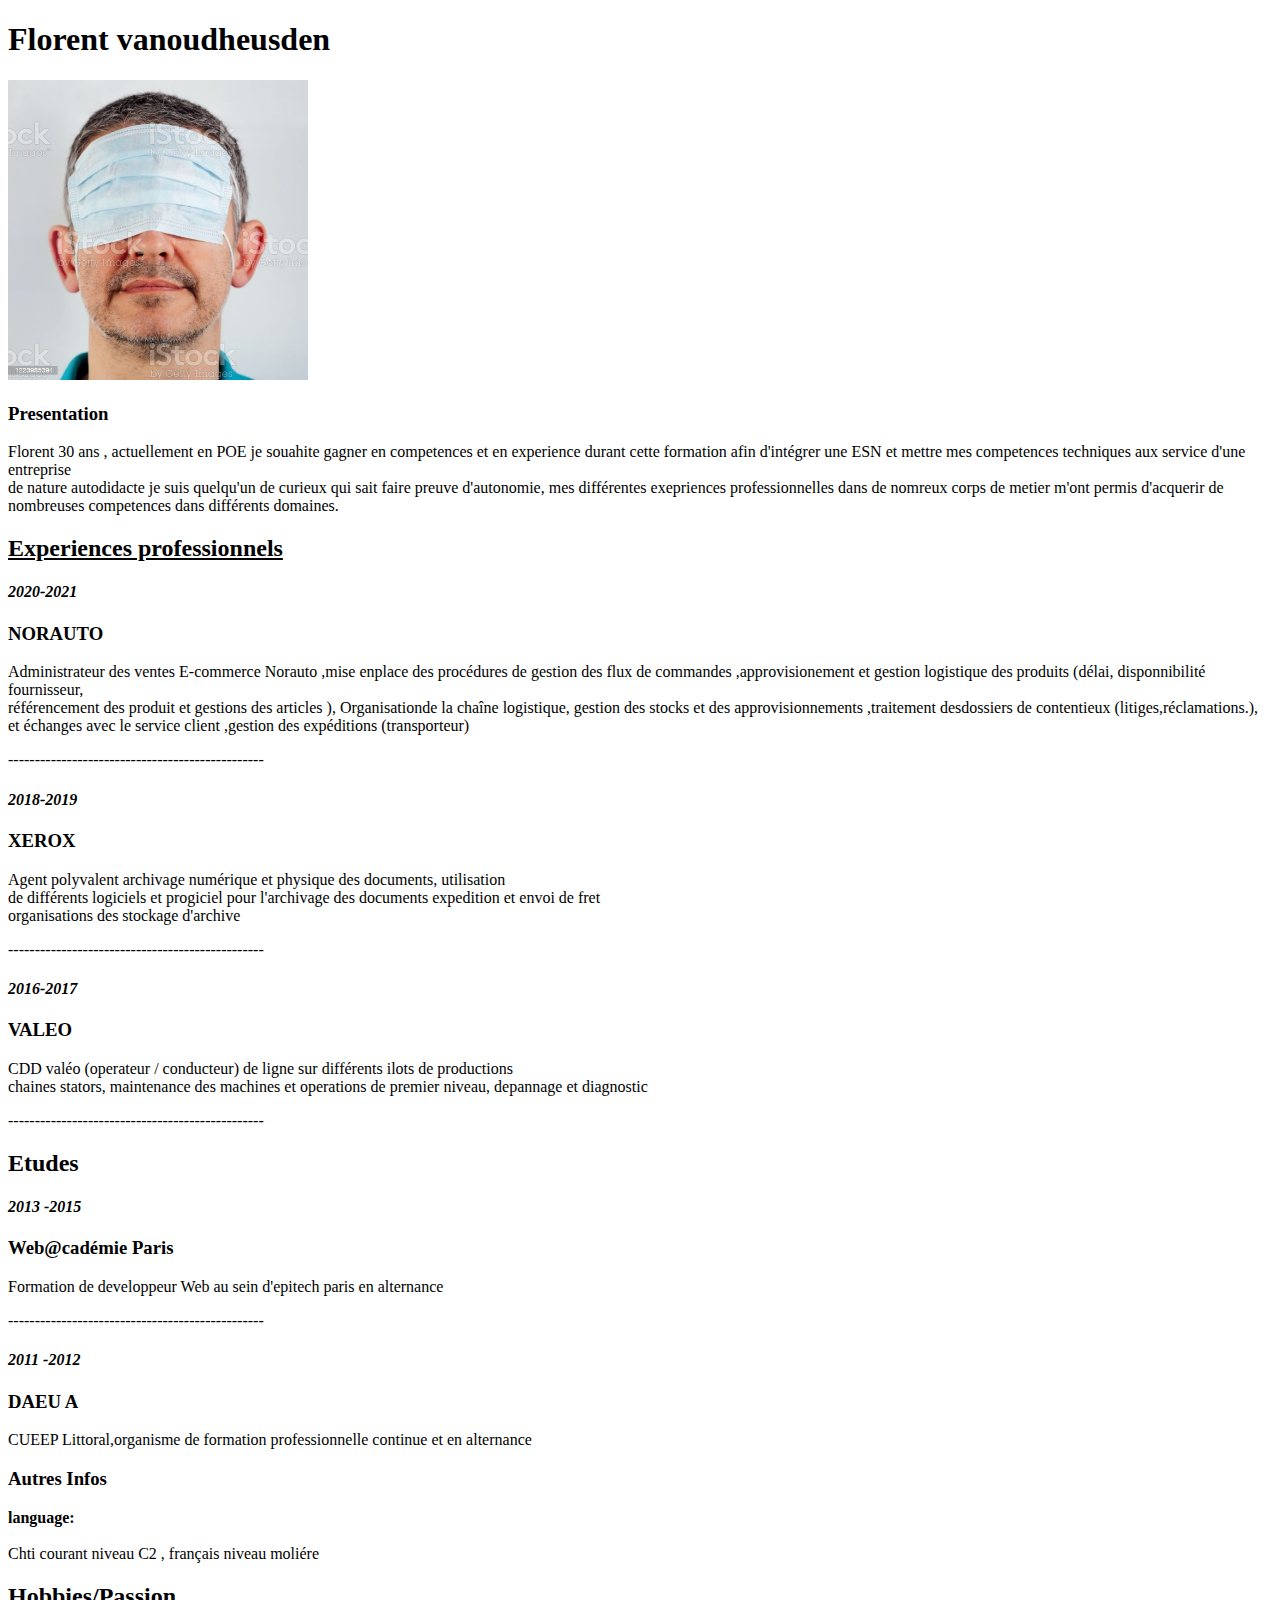
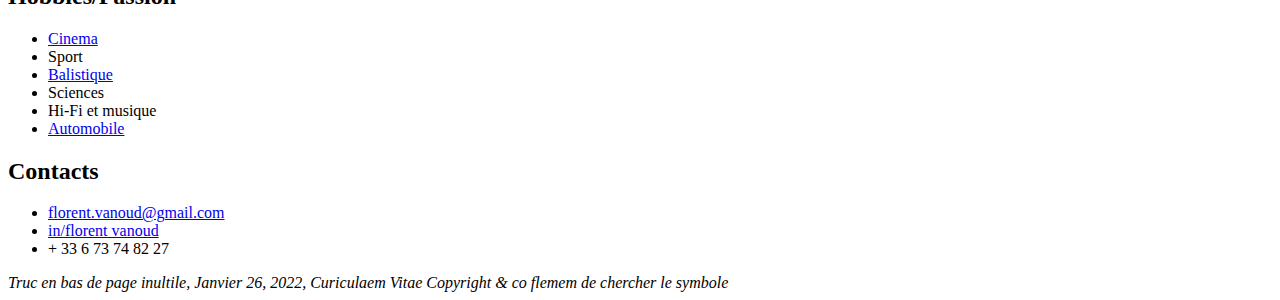
==== index.html @ be7bb4dc "commit 1" ====
<!DOCTYPE html>
<html lang="fr">

<head>
    <meta charset="UTF-8">
    <meta http-equiv="X-UA-Compatible" content="IE=edge">
    <meta name="viewport" content="width=device-width, initial-scale=1.0">
    <title>CV Florent</title>
</head>

<body>


    <main>

        <h1 id="Florent vanoud">Florent vanoudheusden</h1>

        <div><img src="img/cv.jpg" alt="c'est pas moi mais il falait une photo" width="300px" height="300px"></div>

        <h3>Presentation</h3>

        <p>
            Florent 30 ans , actuellement en POE je souahite gagner en competences et en experience
            durant cette formation afin d'intégrer une ESN et mettre mes competences techniques aux service d'une
            entreprise<br>
            de nature autodidacte je suis quelqu'un de curieux qui sait faire preuve d'autonomie, mes différentes
            exepriences professionnelles dans de nomreux corps de metier
            m'ont permis d'acquerir de nombreuses competences dans différents domaines.
        </p>


        <div>
            <h2 id="professionnels"><u>Experiences professionnels</u></h2>

            <h4 id="2012-2012"><em> 2020-2021</em></h4>

            <h3>NORAUTO </h3>


            <p>
                Administrateur des ventes E-commerce Norauto ,mise enplace des
                procédures de gestion des flux de commandes ,approvisionement et
                gestion logistique des produits (délai, disponnibilité fournisseur,<br>
                référencement des produit et gestions des articles ), Organisationde
                la chaîne logistique, gestion des stocks et des approvisionnements
                ,traitement desdossiers de contentieux (litiges,réclamations.), et
                échanges avec le service client ,gestion des expéditions (transporteur)
            </p>

            <p>------------------------------------------------</p>


            <h4 id="2018-2019"><em>2018-2019</em></h4>

            <h3>XEROX </h3>


            <p>
                Agent polyvalent archivage numérique et physique des documents, utilisation <br>
                de différents logiciels et progiciel pour l'archivage des documents expedition et envoi de fret <br>
                organisations des stockage d'archive
            </p>

            <p>------------------------------------------------</p>


            <h4 id="2016-2017"><em>2016-2017</em></h4>

            <h3>VALEO </h3>

            <p>
                CDD valéo (operateur / conducteur) de ligne sur différents ilots de productions <br>
                chaines stators, maintenance des machines et operations de premier niveau, depannage et diagnostic
            </p>

            <p>------------------------------------------------</p>

            <h2>Etudes</h2>

            <h4><em>2013 -2015</em></h4>

            <h3> Web@cadémie Paris </h3>

            <p>
                Formation de developpeur Web au sein d'epitech paris en alternance

            </p>
            <p>------------------------------------------------</p>

            <h4><em>2011 -2012</em></h4>

            <h3> DAEU A</h3>

            <p>
                CUEEP Littoral,organisme de formation professionnelle continue et en alternance

            </p>
        </div>

        <div>


            <h3 id="autres-info">Autres Infos</h3>

            <dl>

                <strong>language:</strong>
                <br>
                <br>
                <li>Chti courant niveau C2 , français niveau moliére</li>

            </dl>

            <h2 id="hobies">Hobbies/Passion</h2>

            <ul>
                <li> <a href="https://www.senscritique.com/" target="_blank">Cinema</a></li>
                <li>Sport</li>
                <li> <a href="http://ballisticshooters.over-blog.com/2019/10/la-stabilite-d-une-balle.html"  target=_blank"">Balistique</a></li>
                <li>Sciences</li>
                <li>Hi-Fi et musique</li>
                <li> <a href="pages/voiture.html" target="_blank">Automobile</a> </li>
            </ul>


            <h2>Contacts</h2>


            <ul>
                <li><a href="mailto:florent.vanoud@gmail.com">florent.vanoud@gmail.com</a></li>
                <li><a href="https://www.linkedin.com" target="_blank">in/florent vanoud</a>
                </li>
                <li>+ 33 6 73 74 82 27</li>

            </ul>
        </div>



    </main>
    <footer>


        <em>Truc en bas de page inultile, Janvier 26, 2022, Curiculaem Vitae
            Copyright & co flemem de chercher le symbole</em>
    </footer>



</body>

</html>
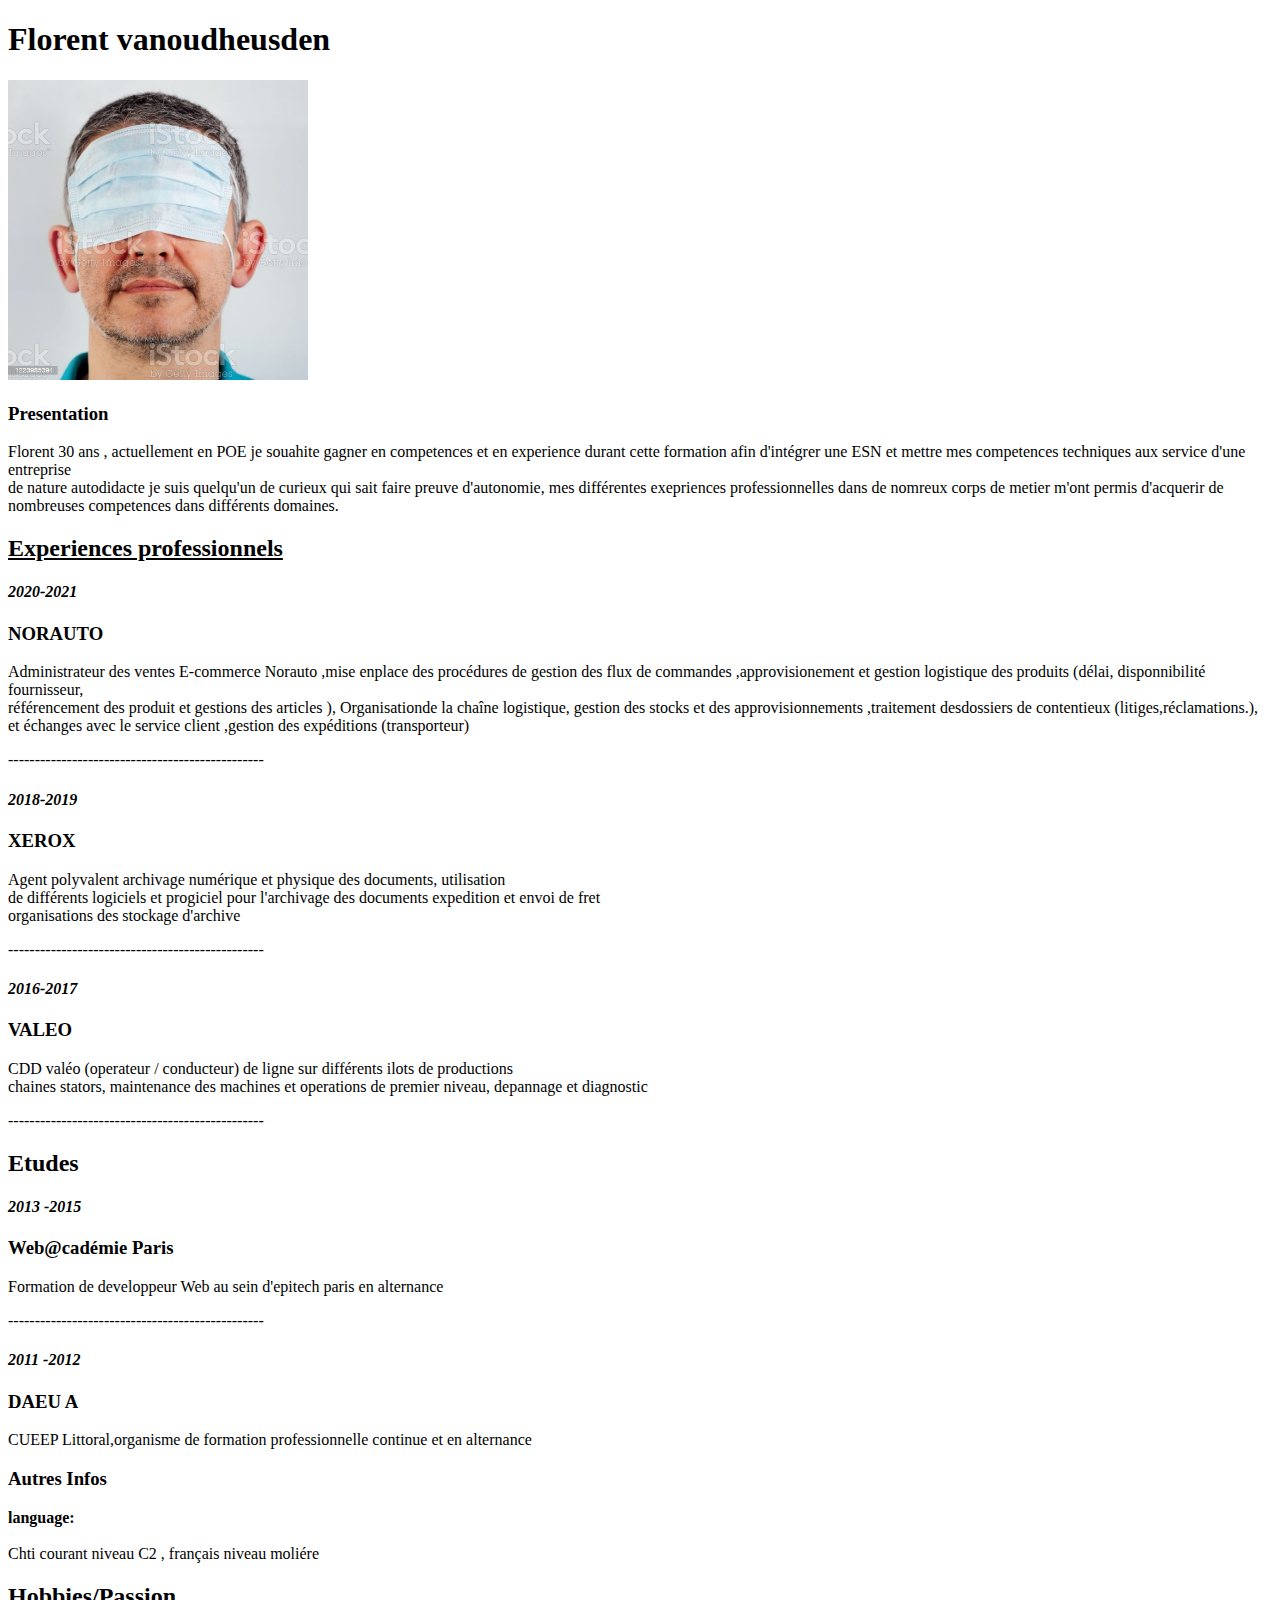
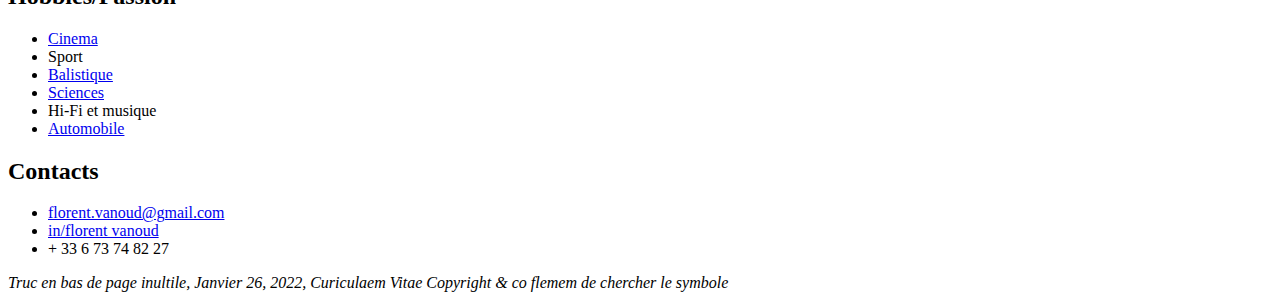
==== commit 5d9e3cb1: "ajout dossier portfolio" ====
--- a/index.html
+++ b/index.html
@@ -117,7 +117,7 @@
                 <li> <a href="https://www.senscritique.com/" target="_blank">Cinema</a></li>
                 <li>Sport</li>
                 <li> <a href="http://ballisticshooters.over-blog.com/2019/10/la-stabilite-d-une-balle.html"  target=_blank"">Balistique</a></li>
-                <li>Sciences</li>
+                <li> <a href="https://fr.wikipedia.org/wiki/Neutrino" target="_blank">Sciences</a> </li>
                 <li>Hi-Fi et musique</li>
                 <li> <a href="pages/voiture.html" target="_blank">Automobile</a> </li>
             </ul>
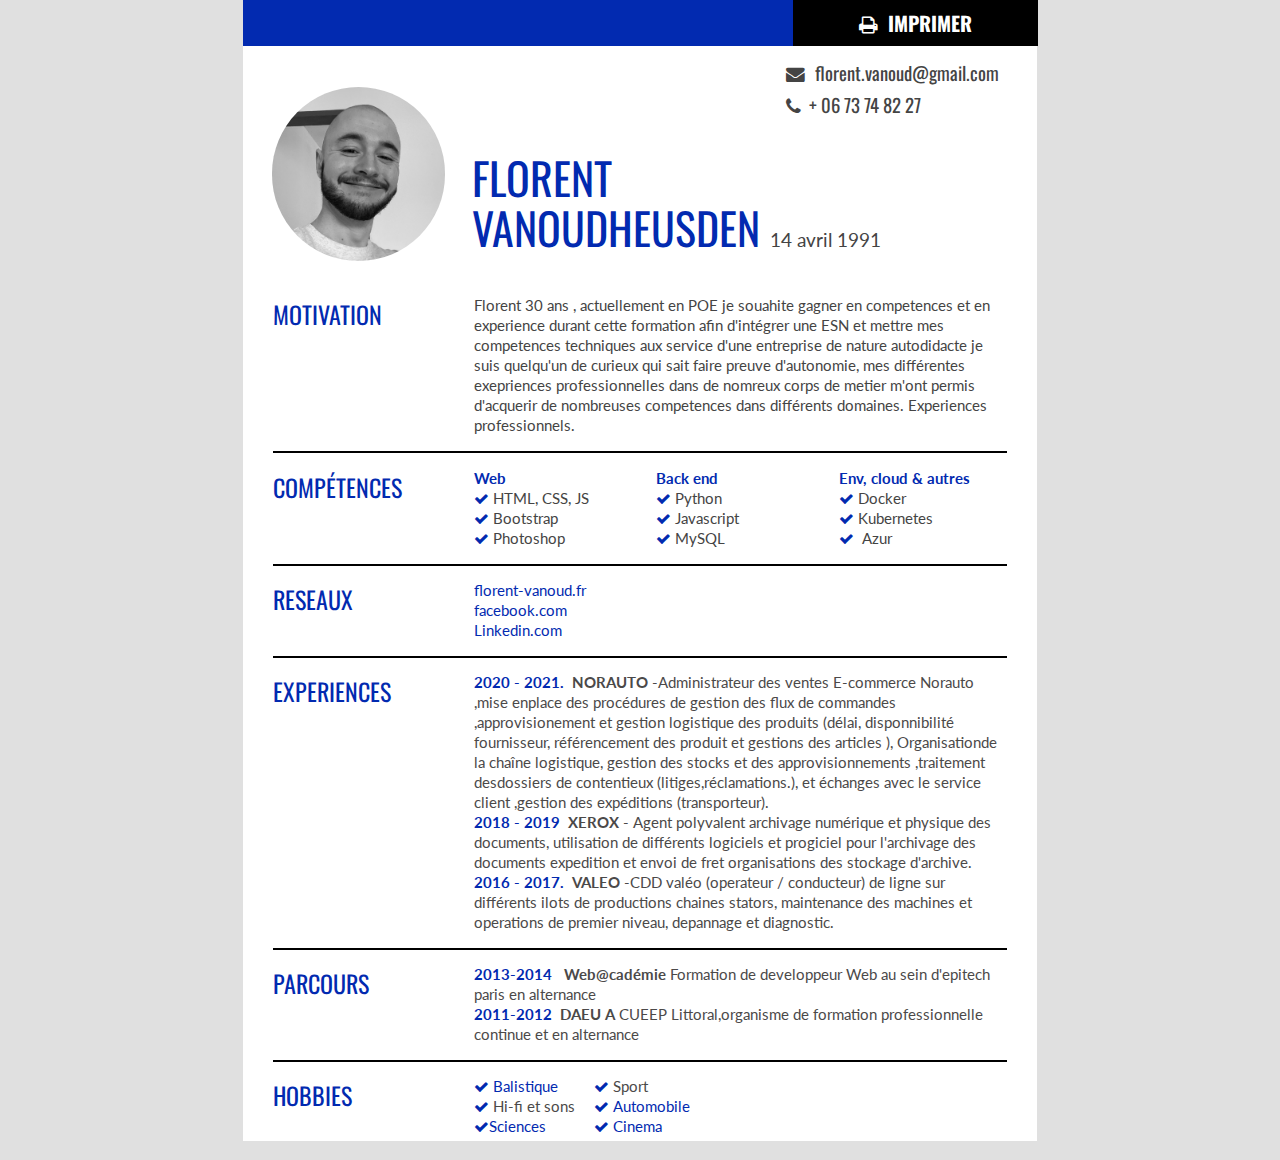
==== commit 39025400: "cv_reforged" ====
--- a/index.html
+++ b/index.html
@@ -2,151 +2,177 @@
 <html lang="fr">
 
 <head>
-    <meta charset="UTF-8">
-    <meta http-equiv="X-UA-Compatible" content="IE=edge">
-    <meta name="viewport" content="width=device-width, initial-scale=1.0">
-    <title>CV Florent</title>
+   <meta charset="UTF-8">
+   <title>CV imprimable</title>
 </head>
 
 <body>
+   
+   <html lang="fr">
+
+   <head>
+      <title>Curiculum vitae</title>
+      <meta name="viewport" content="width=device-width" />
+      <meta name="description" content="Florent vanoud - Curriculum Vitae" />
+      <meta charset="UTF-8">
+      <link rel="stylesheet" href="https://cdnjs.cloudflare.com/ajax/libs/font-awesome/4.7.0/css/font-awesome.min.css">
+      <link href='https://fonts.googleapis.com/css?family=Oswald:400,700|Lato:400,300' rel='stylesheet' type='text/css'>
+      <link rel="stylesheet" href="./assets/style.css">
+    
+   </head>
+
+   <body id="top">
+
+      <page size="A4">
+         <div id="button" class="no-print">
+            <button type="button" onclick="imprimer()"><span class="button-txt"><i class="fa fa-print"
+                     aria-hidden="true"></i>
+                  &nbsp;Imprimer</span></button>
+            <script>
+               function imprimer() {
+                  window.print();
+               }
+            </script>
+         </div>
+         <div class="cv">
+            <div id="header">
+               <div class="contactDetails">
+                  <ul>
+                     <li class="icon"><a href="mailto:florent.vanoud@gmail.com"><i
+                              class="fa fa-envelope">&nbsp;&nbsp;</i>florent.vanoud@gmail.com</a></li>
+                     <li class="icon"><a href="https://www.skype.com/fr/"><i class="fa fa-phone"
+                              aria-hidden="true"></i>&nbsp;&nbsp;+ 06 73 74 82 27</a></li>
+
+                  </ul>
+               </div>
+            </div>
+            <div class="mainpage">
+               <div id="headshot">
+                  <img id="avatar" src="./img/photo.jpg" alt="Margus Lillemagi"
+                     title="See olen mina" />
+               </div>
+               <div id="name">
+                  <h1>Florent</br>Vanoudheusden<span class="date-petit">&nbsp;&nbsp;14 Avril 1991</span></h1>
+               </div>
+               <div class="clear"></div>
+            </div>
+            <div id="mainArea">
+               <section>
+                  <article>
+                     <div class="sectionpage">
+                        <h1>Motivation</h1>
+                     </div>
+                     <div class="sectionContent">
+                        <p>Florent 30 ans , actuellement en POE je souahite gagner en competences et en experience
+                           durant cette formation afin d'intégrer une ESN et mettre mes competences techniques aux
+                           service d'une entreprise
+                           de nature autodidacte je suis quelqu'un de curieux qui sait faire preuve d'autonomie, mes
+                           différentes exepriences professionnelles dans de nomreux corps de metier m'ont permis
+                           d'acquerir de nombreuses competences dans différents domaines.
+
+                           Experiences professionnels.</p>
+                     </div>
+                  </article>
+                  <div class="clear"></div>
+               </section>
+               <section>
+                  <div class="sectionpage">
+                     <h1>Compétences</h1>
+                  </div>
+                  <div class="sectionContent">
+                     <ul class="competences">
+                        <li class="li-info">Web</li>
+                        <li><i class="fa fa-check" aria-hidden="true"></i>&nbsp;HTML, CSS, JS</li>
+                        <li><i class="fa fa-check" aria-hidden="true"></i>&nbsp;Bootstrap</li>
+                        <li><i class="fa fa-check" aria-hidden="true"></i>&nbsp;Photoshop</li>
+
+                        <li class="li-info">Back end</li>
+                        <li><i class="fa fa-check" aria-hidden="true"></i>&nbsp;Python</li>
+                        <li><i class="fa fa-check" aria-hidden="true"></i>&nbsp;Javascript</li>
+                        <li><i class="fa fa-check" aria-hidden="true"></i>&nbsp;MySQL</li>
+
+                        <li class="li-info">Env, cloud & autres</li>
+                        <li><i class="fa fa-check" aria-hidden="true"></i>&nbsp;Docker</li>
+                        <li><i class="fa fa-check" aria-hidden="true"></i>&nbsp;Kubernetes</li>
+                        <li><i class="fa fa-check" aria-hidden="true"></i>&nbsp; Azur</li>
+
+                     </ul>
+                  </div>
+                  <div class="clear"></div>
+               </section>
+               <section>
+                  <div class="sectionpage">
+                     <h1>Reseaux </h1>
+                  </div>
+                  <div class="sectionContent">
+                     <ul class="clients">
+                        <li ><a href="https://www.florent-vanoud.fr" target="_blank">florent-vanoud.fr</a></li>
+                        <li ><a href="https://www.facebook.com"target="_blank">facebook.com</a></li>
+                        <li ><a href="https://www.facebook.com"target="_blank">Linkedin.com</a></li>
+                     </ul>
+                  </div>
+                  <div class="clear"></div>
+               </section>
+               <section>
+                  <div class="sectionpage">
+                     <h1>experiences</h1>
+                  </div>
+                  <div class="sectionContent">
+                     <ul class="list">
+                        <li><span class="li-info">2020 - 2021.&nbsp;&nbsp;</span><span class="bold">NORAUTO</span>
+                           -Administrateur des ventes E-commerce Norauto ,mise enplace des procédures de gestion des flux de commandes ,approvisionement et gestion logistique des produits (délai, disponnibilité fournisseur,
+                           référencement des produit et gestions des articles ), Organisationde la chaîne logistique, gestion des stocks et des approvisionnements ,traitement desdossiers de contentieux 
+                           (litiges,réclamations.), et échanges avec le service client ,gestion des expéditions (transporteur).</li>
+                        <li><span class="li-info">2018 - 2019&nbsp;&nbsp;</span><span class="bold">XEROX
+                        </span>- Agent polyvalent archivage numérique et physique des documents, utilisation
+                              de différents logiciels et progiciel pour l'archivage des documents expedition et envoi de fret
+                              organisations des stockage d'archive.</li>
+
+                        <li><span class="li-info">2016 - 2017.&nbsp;&nbsp;</span><span class="bold">VALEO
+                              </span> -CDD valéo (operateur / conducteur) de ligne sur différents ilots de productions
+                              chaines stators, maintenance des machines et operations de premier niveau, depannage et diagnostic.</li>
+                     </ul>
+                  </div>
+                  <div class="clear"></div>
+               </section>
+               <section>
+                  <div class="sectionpage">
+                     <h1>Parcours</h1>
+                  </div>
+                  <div class="sectionContent">
+                     <ul class="list">
+                        <li><span class="li-info">2013-2014 &nbsp;&nbsp;</span><span class="bold">Web@cadémie
+                        </span>Formation de developpeur Web au sein d'epitech paris en alternance
+                        </li>
+                        <li><span class="li-info">2011-2012&nbsp;&nbsp;</span><span class="bold">DAEU A
+                        </span>CUEEP Littoral,organisme de formation professionnelle continue et en alternance</li>
+
+                     </ul>
+                  </div>
+                  <div class="clear"></div>
+               </section>
+               <section>
+                  <div class="sectionpage">
+                     <h1>Hobbies</h1>
+                  </div>
+                  <div class="sectionContent botpage">
+                     <ul class="list">
+                        <li><i class="fa fa-check" ></i><a href="http://ballisticshooters.over-blog.com/2019/10/la-stabilite-d-une-balle.html"  target=_blank"">&nbsp;Balistique</a></li>
+                        <li><i class="fa fa-check" ></i>&nbsp;Hi-fi et sons</li>
+                        <li><i class="fa fa-check" ></i><a href="https://fr.wikipedia.org/wiki/Neutrino" target="_blank"&nbsp;>Sciences</a></li>
+                     </ul>
+                     <ul class="list alignhobies">
+                        <li><i class="fa fa-check" ></i>&nbsp;Sport</li>
+                        <li><i class="fa fa-check" ></i><a href="pages/voiture.html" target="_blank">&nbsp;Automobile</a></li>
+                        <li><i class="fa fa-check" ></i><a href="https://www.senscritique.com/" target="_blank">&nbsp;Cinema</a></li>
+                     </ul>
 
 
-    <main>
-
-        <h1 id="Florent vanoud">Florent vanoudheusden</h1>
-
-        <div><img src="img/cv.jpg" alt="c'est pas moi mais il falait une photo" width="300px" height="300px"></div>
-
-        <h3>Presentation</h3>
-
-        <p>
-            Florent 30 ans , actuellement en POE je souahite gagner en competences et en experience
-            durant cette formation afin d'intégrer une ESN et mettre mes competences techniques aux service d'une
-            entreprise<br>
-            de nature autodidacte je suis quelqu'un de curieux qui sait faire preuve d'autonomie, mes différentes
-            exepriences professionnelles dans de nomreux corps de metier
-            m'ont permis d'acquerir de nombreuses competences dans différents domaines.
-        </p>
-
-
-        <div>
-            <h2 id="professionnels"><u>Experiences professionnels</u></h2>
-
-            <h4 id="2012-2012"><em> 2020-2021</em></h4>
-
-            <h3>NORAUTO </h3>
-
-
-            <p>
-                Administrateur des ventes E-commerce Norauto ,mise enplace des
-                procédures de gestion des flux de commandes ,approvisionement et
-                gestion logistique des produits (délai, disponnibilité fournisseur,<br>
-                référencement des produit et gestions des articles ), Organisationde
-                la chaîne logistique, gestion des stocks et des approvisionnements
-                ,traitement desdossiers de contentieux (litiges,réclamations.), et
-                échanges avec le service client ,gestion des expéditions (transporteur)
-            </p>
-
-            <p>------------------------------------------------</p>
-
-
-            <h4 id="2018-2019"><em>2018-2019</em></h4>
-
-            <h3>XEROX </h3>
-
-
-            <p>
-                Agent polyvalent archivage numérique et physique des documents, utilisation <br>
-                de différents logiciels et progiciel pour l'archivage des documents expedition et envoi de fret <br>
-                organisations des stockage d'archive
-            </p>
-
-            <p>------------------------------------------------</p>
-
-
-            <h4 id="2016-2017"><em>2016-2017</em></h4>
-
-            <h3>VALEO </h3>
-
-            <p>
-                CDD valéo (operateur / conducteur) de ligne sur différents ilots de productions <br>
-                chaines stators, maintenance des machines et operations de premier niveau, depannage et diagnostic
-            </p>
-
-            <p>------------------------------------------------</p>
-
-            <h2>Etudes</h2>
-
-            <h4><em>2013 -2015</em></h4>
-
-            <h3> Web@cadémie Paris </h3>
-
-            <p>
-                Formation de developpeur Web au sein d'epitech paris en alternance
-
-            </p>
-            <p>------------------------------------------------</p>
-
-            <h4><em>2011 -2012</em></h4>
-
-            <h3> DAEU A</h3>
-
-            <p>
-                CUEEP Littoral,organisme de formation professionnelle continue et en alternance
-
-            </p>
-        </div>
-
-        <div>
-
-
-            <h3 id="autres-info">Autres Infos</h3>
-
-            <dl>
-
-                <strong>language:</strong>
-                <br>
-                <br>
-                <li>Chti courant niveau C2 , français niveau moliére</li>
-
-            </dl>
-
-            <h2 id="hobies">Hobbies/Passion</h2>
-
-            <ul>
-                <li> <a href="https://www.senscritique.com/" target="_blank">Cinema</a></li>
-                <li>Sport</li>
-                <li> <a href="http://ballisticshooters.over-blog.com/2019/10/la-stabilite-d-une-balle.html"  target=_blank"">Balistique</a></li>
-                <li> <a href="https://fr.wikipedia.org/wiki/Neutrino" target="_blank">Sciences</a> </li>
-                <li>Hi-Fi et musique</li>
-                <li> <a href="pages/voiture.html" target="_blank">Automobile</a> </li>
-            </ul>
-
-
-            <h2>Contacts</h2>
-
-
-            <ul>
-                <li><a href="mailto:florent.vanoud@gmail.com">florent.vanoud@gmail.com</a></li>
-                <li><a href="https://www.linkedin.com" target="_blank">in/florent vanoud</a>
-                </li>
-                <li>+ 33 6 73 74 82 27</li>
-
-            </ul>
-        </div>
-
-
-
-    </main>
-    <footer>
-
-
-        <em>Truc en bas de page inultile, Janvier 26, 2022, Curiculaem Vitae
-            Copyright & co flemem de chercher le symbole</em>
-    </footer>
-
-
-
-</body>
-
-</html>+                  </div>
+                  <div class="clear"></div>
+               </section>
+            </div>
+         </div>
+      </page>
+   </body>
+   <html>--- a/assets/style.css
+++ b/assets/style.css
@@ -0,0 +1,410 @@
+body {
+    background: rgb(224, 224, 224);
+ }
+
+ page {
+    background: #fff;
+    display: block;
+    margin: 0 auto;
+    margin-bottom: 5mm;
+    margin-top: 5mm;
+ }
+
+ page[size="A4"] {
+    width: 210mm;
+    height: 297mm;
+ }
+
+ @page {
+    size: 210mm 297mm;
+    margin: 0;
+ }
+
+ @media print {
+
+    html,
+    body,
+    page {
+       width: 210mm;
+       height: 100%;
+       margin: 0 !important;
+       padding: 0 !important;
+       overflow: hidden;
+    }
+
+    .no-overflow {
+       overflow: hidden;
+    }
+
+    #Header,
+    #Footer {
+       display: none !important;
+    }
+
+    button {
+       display: none;
+    }
+
+
+ }
+
+ html,
+ body,
+ div,
+ span,
+ object,
+ iframe,
+ h1,
+ h2,
+ h3,
+ h4,
+ h5,
+ h6,
+ p,
+ blockquote,
+ pre,
+ abbr,
+ address,
+ cite,
+ code,
+ del,
+ dfn,
+ em,
+ img,
+ ins,
+ kbd,
+ q,
+ samp,
+ small,
+ strong,
+ sub,
+ sup,
+ var,
+ b,
+ i,
+ dl,
+ dt,
+ dd,
+ ol,
+ ul,
+ li,
+ fieldset,
+ form,
+ label,
+ legend,
+ table,
+ caption,
+ tbody,
+ tfoot,
+ thead,
+ tr,
+ th,
+ td,
+ article,
+ aside,
+ canvas,
+ details,
+ figcaption,
+ figure,
+ footer,
+ header,
+ hgroup,
+ menu,
+ nav,
+ section,
+ summary,
+ time,
+ mark,
+ audio,
+ video {
+    border: 0;
+    font: inherit;
+    font-size: 100%;
+    margin: 0;
+    padding: 0;
+    vertical-align: baseline;
+ }
+
+ article,
+ aside,
+ details,
+ figcaption,
+ figure,
+ footer,
+ header,
+ hgroup,
+ menu,
+ nav,
+ section {
+    display: block;
+ }
+
+ html,
+ body {
+    font-family: 'Lato', helvetica, arial, sans-serif;
+    font-size: 11pt;
+    color: #222;
+ }
+
+ .clear {
+    clear: both;
+ }
+
+ p {
+    line-height: 15pt;
+    margin-bottom: 4mm;
+    color: #444;
+    word-break: break-word;
+ }
+
+ a {
+    text-decoration: none;
+ }
+
+ a:hover {
+    text-decoration: underline;
+ }
+
+ a,
+ .fa-check,
+ .fa-arrow-right {
+    color: #022AB0;
+ }
+
+ .cv {
+    width: 210mm;
+    height: 297mm;
+    background: #fff;
+ }
+
+ .mainpage {
+    padding: 8mm 0 0 8mm;
+    background: #fff;
+ }
+
+ #name {
+    float: left;
+    text-transform: uppercase;
+    padding: 8.5mm 0 0 7mm;
+ }
+
+ #name h1 {
+    font-size: 33pt;
+    font-weight: 400;
+    font-family: 'Oswald', Helvetica, Arial, sans-serif;
+    line-height: 38pt;
+    color: #022AB0;
+ }
+
+ #name h2 {
+    font-size: 18pt;
+    font-family: 'Oswald', Helvetica, Arial, sans-serif;
+    line-height: 20pt;
+ }
+
+ #mainArea,
+ #mainAreaTwo {
+    padding: 0 8mm;
+ }
+
+ #headshot {
+    width: 46mm;
+    float: left;
+    margin-top: 10mm;
+    margin-left: -.5mm;
+ }
+
+ #headshot img {
+    width: 100%;
+    height: auto;
+    -webkit-border-radius: 50%;
+    border-radius: 50%;
+ }
+
+ .contactDetails {
+    float: right;
+    margin: 10mm 8mm 0 0;
+    float: right;
+ }
+
+ .contactDetails ul {
+    list-style-type: none;
+    font-family: 'Oswald', Helvetica, Arial, sans-serif;
+ }
+
+ .contactDetails ul li {
+    line-height: 24pt;
+    color: #444;
+ }
+
+ .contactDetails ul li a,
+ a[href^=tel] {
+    color: #444;
+    padding: 4px 8px;
+    text-decoration: none;
+    -webkit-transition: all .1s ease-in;
+    -moz-transition: all .1s ease-in;
+    -o-transition: all .1s ease-in;
+    -ms-transition: all .1s ease-in;
+    transition: all .1s ease-in;
+ }
+
+ .contactDetails ul li a:hover {
+    box-shadow: 0 12px 16px 0 rgba(0, 0, 0, 0.24), 0 17px 50px 0 rgba(0, 0, 0, 0.19);
+    color: #022AB0;
+ }
+
+ .icon {
+    font-size: 14pt;
+ }
+
+ .bold {
+    font-weight: bold;
+ }
+
+ section {
+    border-top: 0.7mm inset #444;
+    padding: 4mm 0 0 0;
+ }
+
+ section:first-child {
+    border-top: 0;
+    padding: 8mm 0 0 0;
+ }
+
+ section:last-child {
+    padding: 4mm 0 0 0;
+ }
+
+ .sectionpage {
+    float: left;
+    width: 50mm;
+    margin-bottom: 6mm;
+ }
+
+ .sectionContent {
+    float: right;
+    width: 141mm;
+ }
+
+ .sectionpage h1 {
+    font-family: 'Oswald', Helvetica, Arial, sans-serif;
+    font-weight: 400;
+    text-transform: uppercase;
+    font-size: 18pt;
+    color: #022AB0;
+ }
+
+ .sectionContent h2 {
+    font-family: 'Oswald', Helvetica, Arial, sans-serif;
+    text-transform: uppercase;
+    font-size: 18pt;
+ }
+
+ .li-info {
+    font-family: 'Lato', Helvetica, Arial, sans-serif;
+    font-size: 11pt;
+    font-weight: bold;
+    color: #022AB0;
+ }
+
+ .date-petit {
+    font-size: 14pt;
+    font-family: 'Lato', Helvetica, Arial, sans-serif;
+    color: #444;
+    text-transform: lowercase;
+ }
+
+ .competences {
+    list-style-type: none;
+    -moz-column-count: 3;
+    -webkit-column-count: 3;
+    column-count: 3;
+    margin-bottom: 4mm;
+    font-size: 11pt;
+    color: #444;
+    line-height: 15pt;
+ }
+
+ .competences ul li {
+    margin-bottom: 6mm;
+ }
+
+ .clients {
+    list-style-type: none;
+    -moz-column-count: 1;
+    -webkit-column-count: 1;
+    column-count: 1;
+    margin-bottom: 4mm;
+    font-size: 11pt;
+    color: #444;
+    line-height: 15pt;
+    text-decoration: none;
+ }
+
+ .clients ul li {
+    margin-bottom: 6mm;
+ }
+
+ .list {
+    list-style-type: none;
+    -moz-column-count: 1;
+    -webkit-column-count: 1;
+    column-count: 1;
+    margin-bottom: 4mm;
+    font-size: 11pt;
+    color: rgb(75, 73, 73);
+    line-height: 15pt;
+ }
+ .botpage{
+             
+    display: inline-flex;
+
+ }
+
+ .alignhobies{
+    margin-inline: 5mm;
+ }
+
+ button {
+    background-color: black;
+    width: 245px;
+    border: none;
+    outline: 0;
+    color: #fff;
+    font-family: 'Oswald', Helvetica, Arial, sans-serif;
+    font-size: 20px;
+    font-weight: bold;
+    padding: 8px 20px;
+    text-align: center;
+    text-decoration: none;
+    display: inline-block;
+    margin: 0px 550px;
+    cursor: pointer;
+    text-transform: uppercase
+ }
+
+ button:hover {
+    
+    color: #ffffff;
+    /* mouse hover */
+ }
+
+ @media print {
+
+    .no-print,
+    .no-print * {
+       display: none !important;
+    }
+ }
+
+ #button {
+    width: 210mm;
+    height: 40px;
+    position: fixed;
+    z-index: 10;
+    background: #022AB0;
+    border-bottom: solid #022AB0 6px;
+    top: 0px;
+
+ }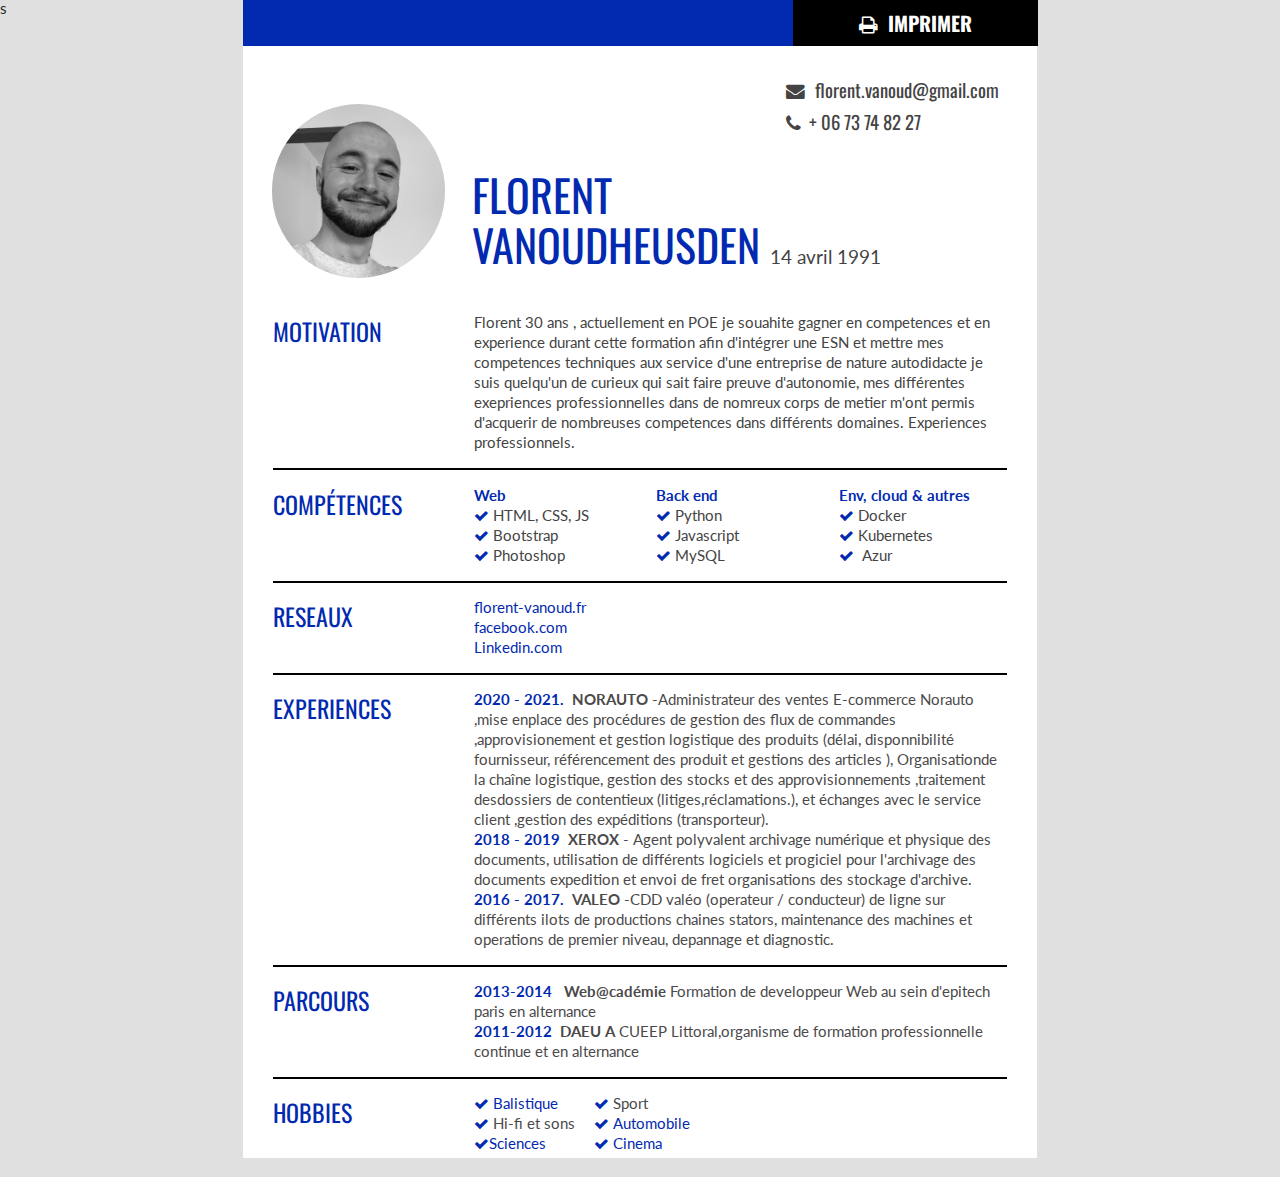
==== commit a30255e1: "ajoutt vendredi_exos" ====
--- a/index.html
+++ b/index.html
@@ -18,6 +18,8 @@
       <link rel="stylesheet" href="https://cdnjs.cloudflare.com/ajax/libs/font-awesome/4.7.0/css/font-awesome.min.css">
       <link href='https://fonts.googleapis.com/css?family=Oswald:400,700|Lato:400,300' rel='stylesheet' type='text/css'>
       <link rel="stylesheet" href="./assets/style.css">
+
+      s
     
    </head>
 
@@ -31,6 +33,11 @@
             <script>
                function imprimer() {
                   window.print();
+               }
+               function script() {
+                  
+                  let a = document.querySelector("headshot").style.display = "hidden;"
+                  
                }
             </script>
          </div>
@@ -47,9 +54,8 @@
                </div>
             </div>
             <div class="mainpage">
-               <div id="headshot">
-                  <img id="avatar" src="./img/photo.jpg" alt="Margus Lillemagi"
-                     title="See olen mina" />
+               <div id="headshot" onmouseover="script()" >
+                  <img id="avatar" src="./img/photo.jpg" alt="Margus Lillemagi"title="See olen mina" />
                </div>
                <div id="name">
                   <h1>Florent</br>Vanoudheusden<span class="date-petit">&nbsp;&nbsp;14 Avril 1991</span></h1>
